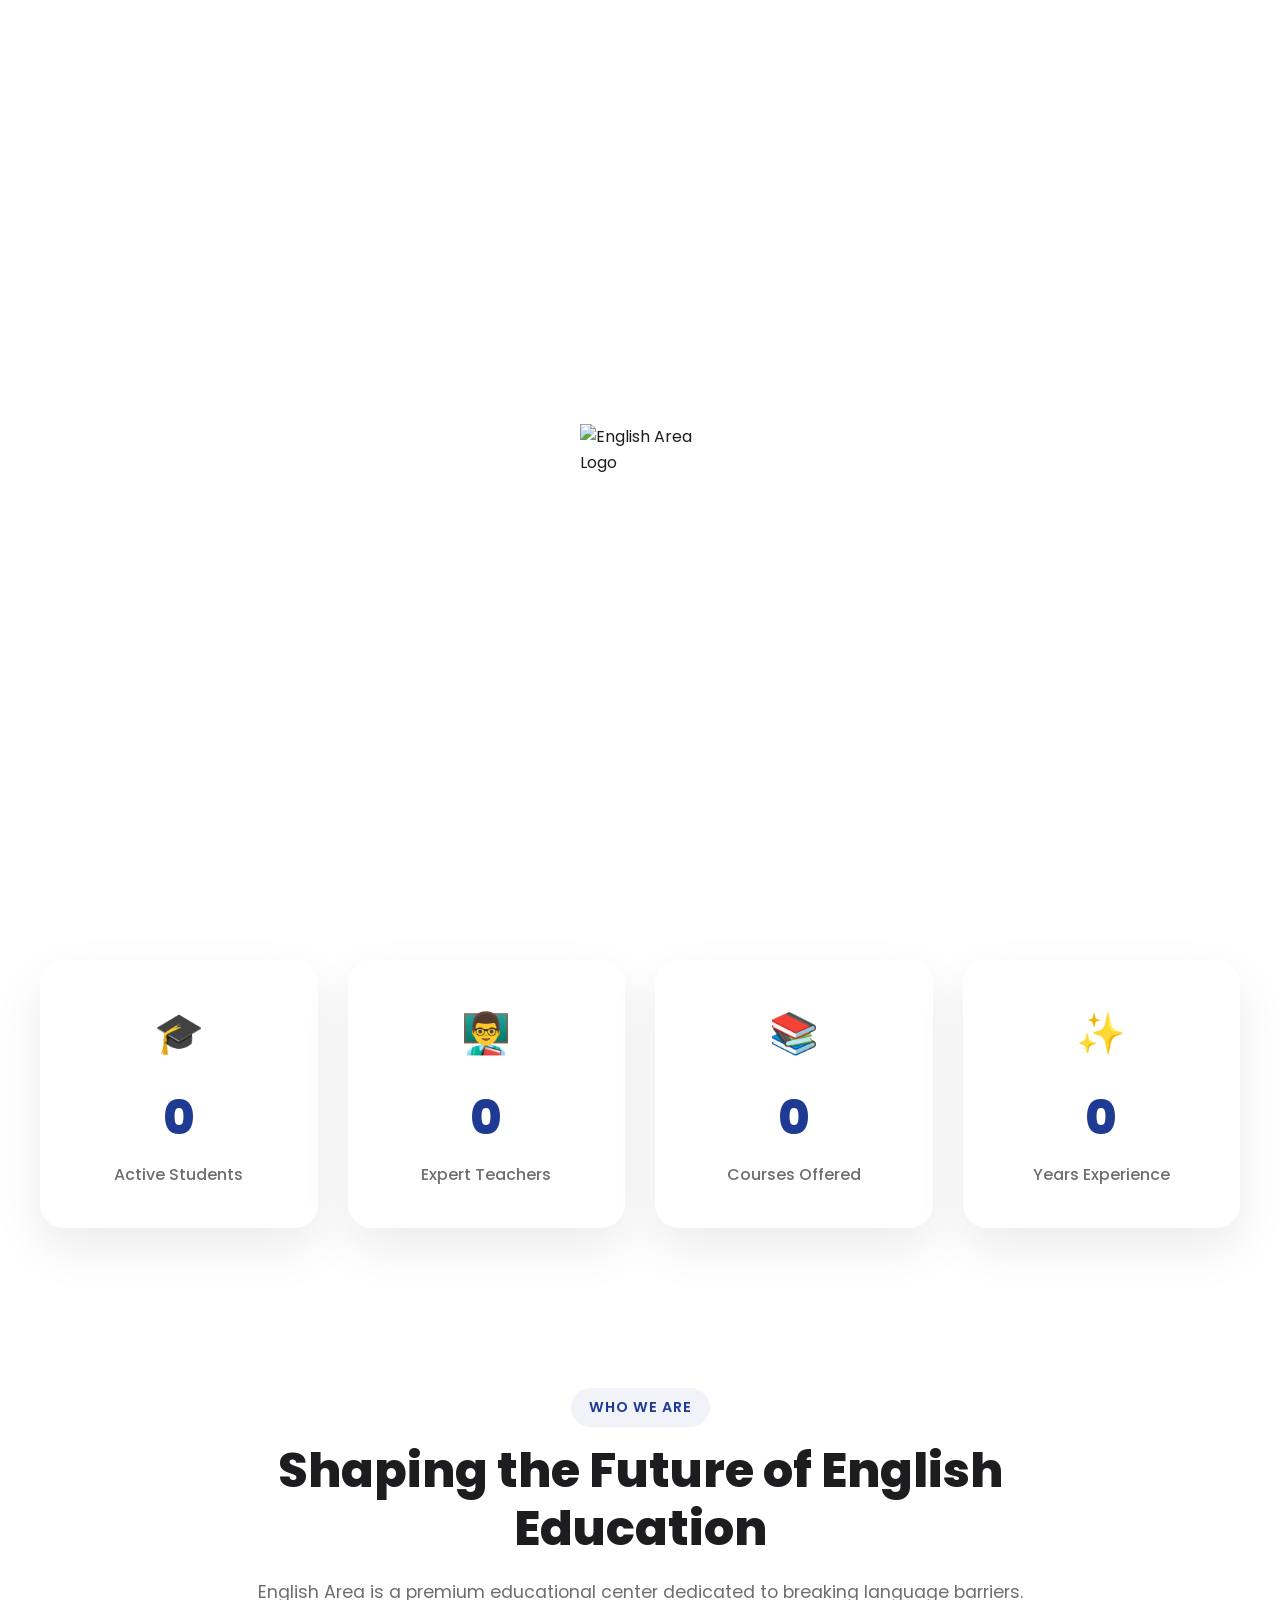
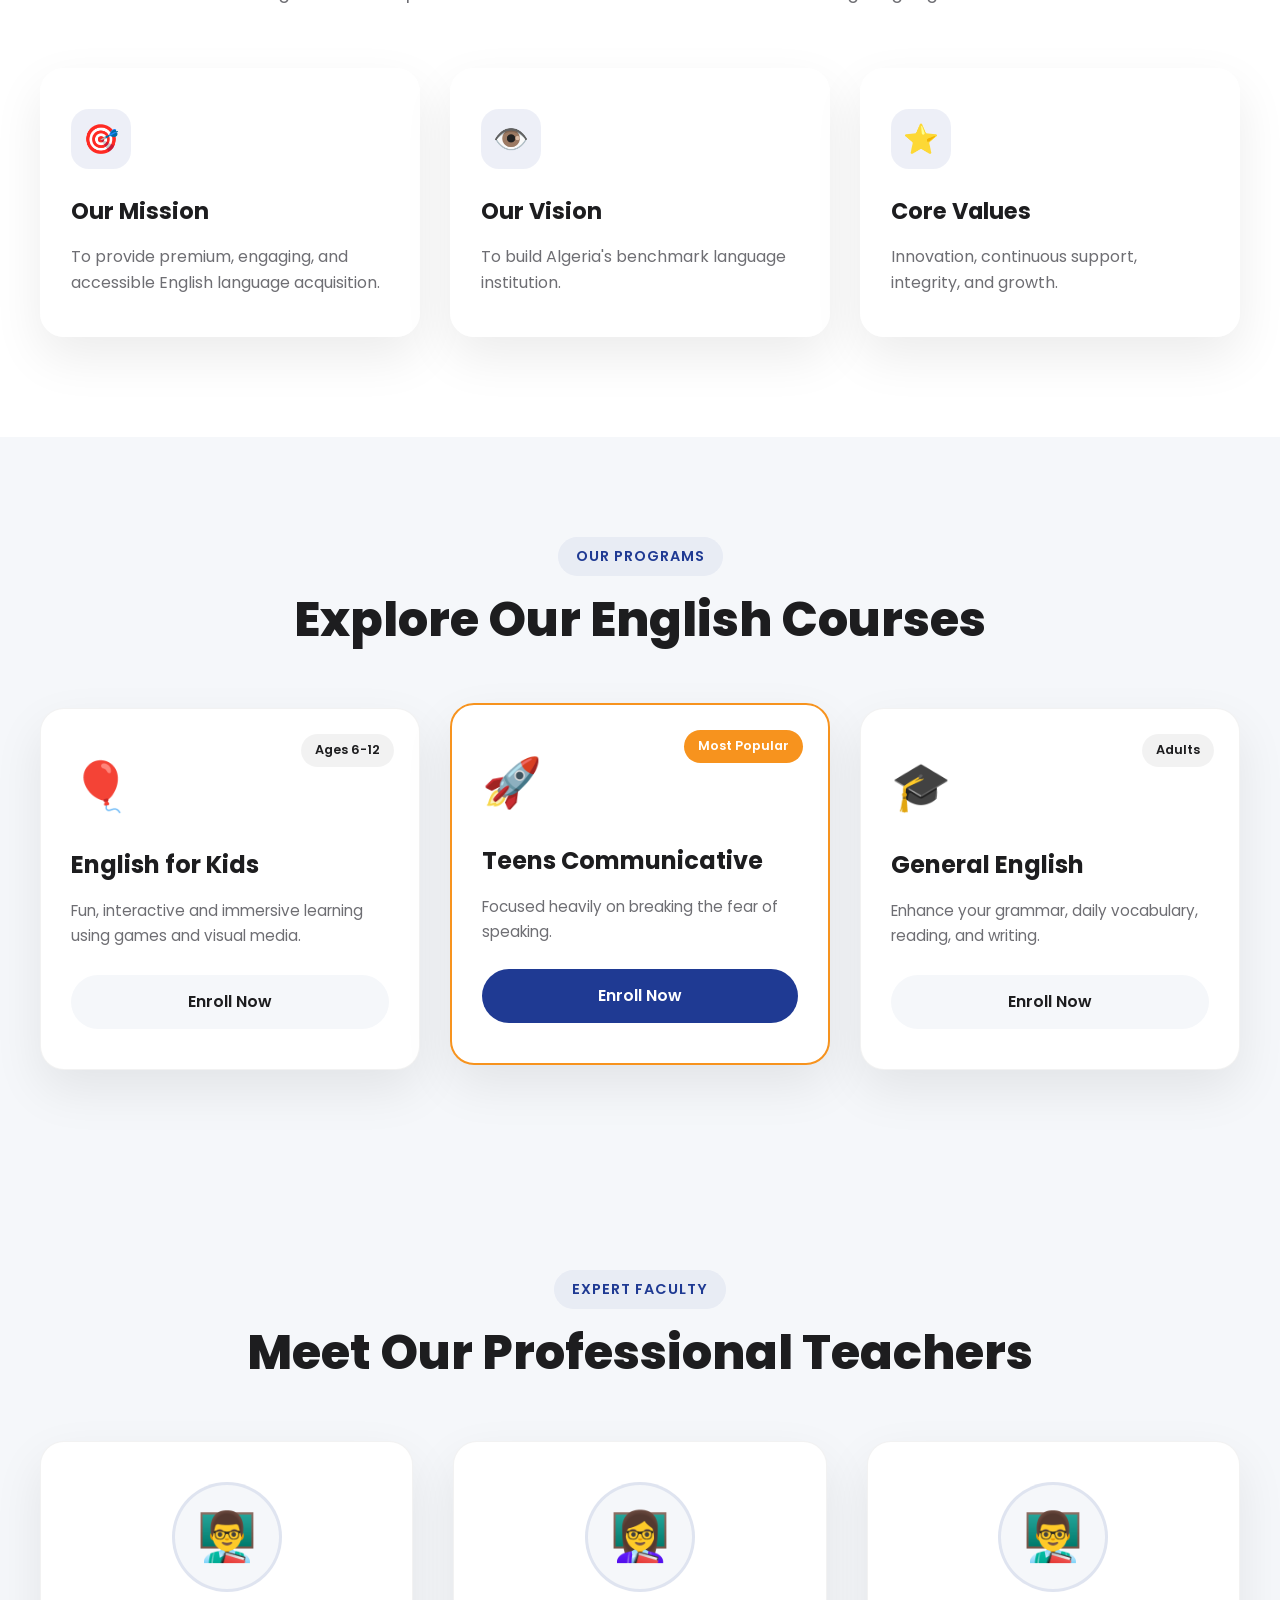
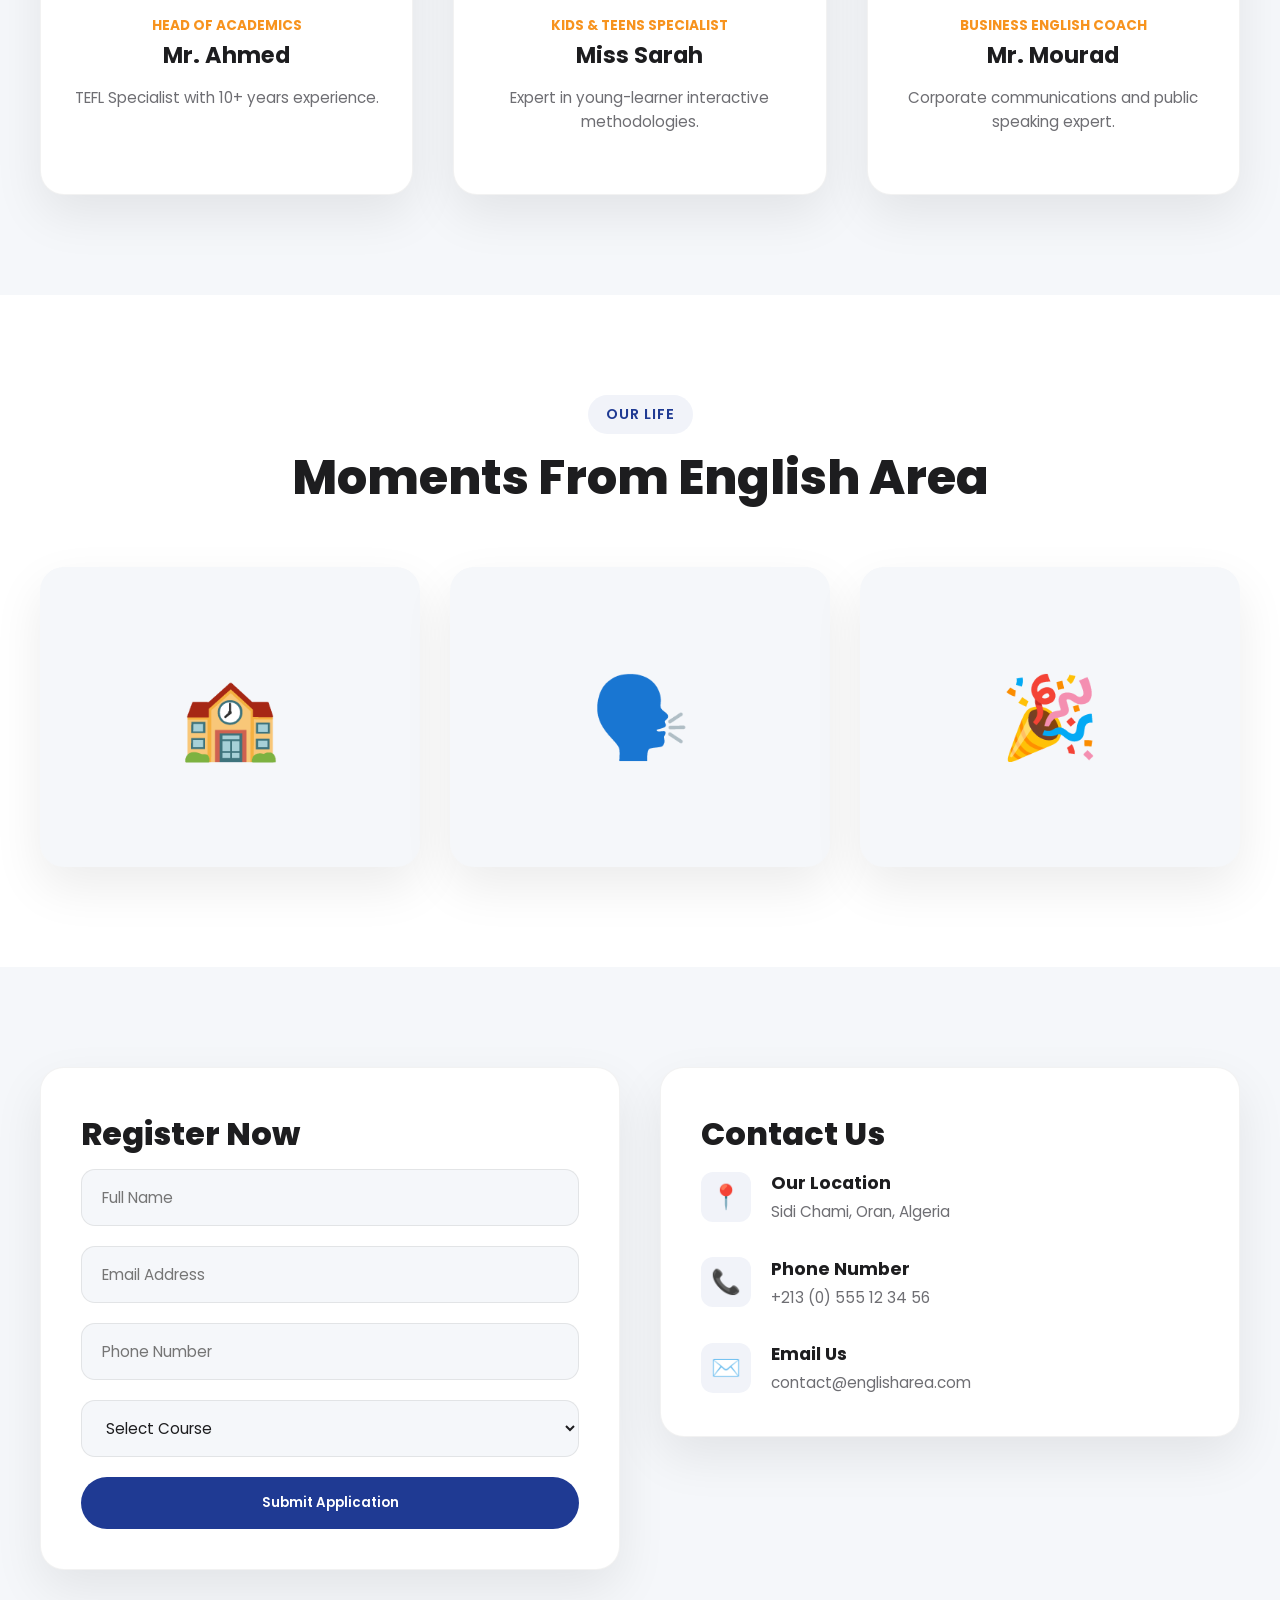
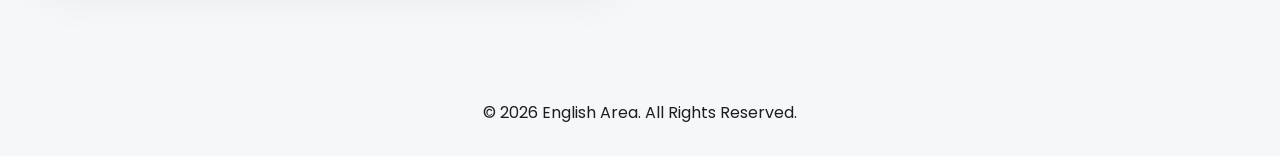
==== docs/index - Copie.html @ 169c9576 "Add files via upload" ====
<!DOCTYPE html>
<html lang="en" dir="ltr">

<head>
    <meta charset="UTF-8">
    <meta name="viewport" content="width=device-width, initial-scale=1.0">
    <title>English Area | Journey to Success</title>
    <meta name="description" content="English Area - Journey to Success. A premium English learning school offering courses for kids, teenagers and adults.">
    <meta name="keywords" content="English Area, English School, English Courses, Algeria English Learning">
    <meta name="author" content="English Area">

    <meta property="og:title" content="English Area | Journey to Success">
    <meta property="og:description" content="Your journey to success starts here. Learn English with professional teachers.">
    <meta property="og:type" content="website">

    <link rel="preconnect" href="https://fonts.googleapis.com">
    <link rel="preconnect" href="https://fonts.gstatic.com" crossorigin>
    <link href="https://fonts.googleapis.com/css2?family=Poppins:wght@300;400;500;600;700;800&display=swap" rel="stylesheet">

    <meta name="theme-color" content="#1F3A93">
    <link rel="icon" type="image/png" href="assets/favicon-32x32.png">
    <link rel="stylesheet" href="style.css">
</head>

<body>

    <div class="loader">
        <img src="assets/logo.png" alt="English Area Logo">
    </div>

    <header class="header">
        <nav class="navbar">
            <a href="#" class="logo">
                <img src="assets/logo.png" alt="English Area Logo">
            </a>

            <ul class="nav-links">
                <li><a href="#home">Home</a></li>
                <li><a href="#about">About</a></li>
                <li><a href="#courses">Courses</a></li>
                <li><a href="#teachers">Teachers</a></li>
                <li><a href="#gallery">Gallery</a></li>
                <li><a href="#contact">Contact</a></li>
            </ul>

            <div class="nav-actions">
                <button id="languageBtn">AR</button>
                <button id="darkModeBtn">🌙</button>
                <button class="menu-btn">☰</button>
            </div>
        </nav>
    </header>

    <main>
        <section id="home" class="hero">
            <div class="hero-background">
                <div class="circle circle-1"></div>
                <div class="circle circle-2"></div>
                <div class="circle circle-3"></div>
            </div>

            <div class="hero-content">
                <img src="assets/logo.png" alt="English Area Logo" class="hero-logo">
                <span class="hero-tag">Welcome to English Area</span>
                <h1 class="hero-title">Journey to Success</h1>
                <p class="hero-subtitle">رحلتك نحو النجاح تبدأ هنا</p>
                <p class="hero-description">
                    Learn English with confidence through modern teaching methods, qualified teachers,
                    interactive classrooms, and a friendly learning environment.
                </p>
                <div class="hero-buttons">
                    <a href="#registration" class="btn btn-primary">Register Now</a>
                    <a href="#courses" class="btn btn-secondary">Explore Courses</a>
                </div>
            </div>

            <div class="scroll-indicator">
                <span></span>
            </div>
        </section>

        <section id="stats" class="stats-section">
            <div class="stats-container">
                <div class="stat-card">
                    <div class="stat-icon">🎓</div>
                    <h2 class="stat-number" data-target="1500">0</h2>
                    <p class="stat-label" data-en="Active Students" data-ar="طالب نشط">Active Students</p>
                </div>
                <div class="stat-card">
                    <div class="stat-icon">👨‍🏫</div>
                    <h2 class="stat-number" data-target="25">0</h2>
                    <p class="stat-label" data-en="Expert Teachers" data-ar="أستاذ خبير">Expert Teachers</p>
                </div>
                <div class="stat-card">
                    <div class="stat-icon">📚</div>
                    <h2 class="stat-number" data-target="12">0</h2>
                    <p class="stat-label" data-en="Courses Offered" data-ar="الدورات المتاحة">Courses Offered</p>
                </div>
                <div class="stat-card">
                    <div class="stat-icon">✨</div>
                    <h2 class="stat-number" data-target="8">0</h2>
                    <p class="stat-label" data-en="Years Experience" data-ar="سنوات الخبرة">Years Experience</p>
                </div>
            </div>
        </section>

        <section id="about" class="about-section">
            <div class="about-container">
                <div class="about-header">
                    <span class="about-subtitle" data-en="Who We Are" data-ar="من نحن">Who We Are</span>
                    <h2 class="about-title" data-en="Shaping the Future of English Education" data-ar="نشكّل مستقبل تعليم اللغة الإنجليزية">Shaping the Future of English Education</h2>
                    <p class="about-description" data-en="English Area is a premium educational center dedicated to breaking language barriers. We empower children, teenagers, and professionals with interactive, modern communicative tools for global success." data-ar="إنجلش إريا هو مركز تعليمي متميز مخصص لكسر الحواجز اللغوية. نحن نمكّن الأطفال والمراهقين والمحترفين بأدوات اتصال حديثة وتفاعلية لتحقيق النجاح العالمي.">
                        English Area is a premium educational center dedicated to breaking language barriers.
                    </p>
                </div>

                <div class="about-grid">
                    <div class="about-card">
                        <div class="card-icon-wrapper"><span class="card-icon">🎯</span></div>
                        <h3 class="card-title" data-en="Our Mission" data-ar="رسالتنا">Our Mission</h3>
                        <p class="card-text" data-en="To provide premium, engaging, and accessible English language acquisition through immersive learning frameworks that foster true confidence." data-ar="تقديم تعليم لغة إنجليزية متميز وجذاب ومتاح للجميع.">
                            To provide premium, engaging, and accessible English language acquisition.
                        </p>
                    </div>
                    <div class="about-card">
                        <div class="card-icon-wrapper"><span class="card-icon">👁️</span></div>
                        <h3 class="card-title" data-en="Our Vision" data-ar="رؤيتنا">Our Vision</h3>
                        <p class="card-text" data-en="To build Algeria's benchmark language institution where language study becomes an inspiring journey of personal and career growth." data-ar="بناء المؤسسة اللغوية المرجعية في الجزائر.">
                            To build Algeria's benchmark language institution.
                        </p>
                    </div>
                    <div class="about-card">
                        <div class="card-icon-wrapper"><span class="card-icon">⭐</span></div>
                        <h3 class="card-title" data-en="Core Values" data-ar="قيمنا الأساسية">Core Values</h3>
                        <p class="card-text" data-en="Innovation, continuous support, integrity, and student-centered growth guide every lesson." data-ar="الابتكار، الدعم المستمر، النزاهة، والنمو.">
                            Innovation, continuous support, integrity, and growth.
                        </p>
                    </div>
                </div>
            </div>
        </section>

        <section id="courses" class="courses-section">
            <div class="courses-container">
                <div class="courses-header">
                    <span class="courses-subtitle" data-en="Our Programs" data-ar="برامجنا التعليمية">Our Programs</span>
                    <h2 class="courses-title" data-en="Explore Our English Courses" data-ar="اكتشف دورات اللغة الإنجليزية لدينا">Explore Our English Courses</h2>
                </div>

                <div class="courses-grid">
                    <div class="course-card">
                        <div class="course-badge" data-en="Ages 6-12" data-ar="من 6 إلى 12 سنة">Ages 6-12</div>
                        <div class="course-icon">🎈</div>
                        <h3 class="course-name" data-en="English for Kids" data-ar="الإنجليزية للأطفال">English for Kids</h3>
                        <p class="course-text" data-en="Fun, interactive and immersive learning using games and visual media." data-ar="تعليم ممتع وتفاعلي وغامر باستخدام الألعاب.">
                            Fun, interactive and immersive learning using games and visual media.
                        </p>
                        <a href="#registration" class="btn-course-join">Enroll Now</a>
                    </div>
                    <div class="course-card popular">
                        <div class="course-badge" data-en="Most Popular" data-ar="الأكثر طلبًا">Most Popular</div>
                        <div class="course-icon">🚀</div>
                        <h3 class="course-name" data-en="Teens Communicative" data-ar="التواصل للمراهقين">Teens Communicative</h3>
                        <p class="course-text" data-en="Focused heavily on breaking the fear of speaking." data-ar="يركز بشكل كبير على كسر حاجز الخوف من التحدث.">
                            Focused heavily on breaking the fear of speaking.
                        </p>
                        <a href="#registration" class="btn-course-join">Enroll Now</a>
                    </div>
                    <div class="course-card">
                        <div class="course-badge" data-en="Adults" data-ar="الكبار">Adults</div>
                        <div class="course-icon">🎓</div>
                        <h3 class="course-name" data-en="General English" data-ar="اللغة الإنجليزية العامة">General English</h3>
                        <p class="course-text" data-en="Enhance your grammar, daily vocabulary, reading, and writing." data-ar="عزز قواعدك ومفرداتك اليومية.">
                            Enhance your grammar, daily vocabulary, reading, and writing.
                        </p>
                        <a href="#registration" class="btn-course-join">Enroll Now</a>
                    </div>
                </div>
            </div>
        </section>

        <section id="teachers" class="teachers-section">
            <div class="teachers-container">
                <div class="teachers-header">
                    <span class="teachers-subtitle" data-en="Expert Faculty" data-ar="طاقم أساتذتنا">Expert Faculty</span>
                    <h2 class="teachers-title" data-en="Meet Our Professional Teachers" data-ar="التق بأساتذتنا المحترفين">Meet Our Professional Teachers</h2>
                </div>
                <div class="teachers-grid">
                    <div class="teacher-card">
                        <div class="teacher-image-wrapper"><div class="teacher-avatar-placeholder">👨‍🏫</div></div>
                        <div class="teacher-info">
                            <span class="teacher-role" data-en="Head of Academics" data-ar="رئيس قسم الأكاديميا">Head of Academics</span>
                            <h3 class="teacher-name">Mr. Ahmed</h3>
                            <p class="teacher-bio">TEFL Specialist with 10+ years experience.</p>
                        </div>
                    </div>
                    <div class="teacher-card">
                        <div class="teacher-image-wrapper"><div class="teacher-avatar-placeholder">👩‍🏫</div></div>
                        <div class="teacher-info">
                            <span class="teacher-role" data-en="Kids & Teens Specialist" data-ar="أخصائية الأطفال والمراهقين">Kids & Teens Specialist</span>
                            <h3 class="teacher-name">Miss Sarah</h3>
                            <p class="teacher-bio">Expert in young-learner interactive methodologies.</p>
                        </div>
                    </div>
                    <div class="teacher-card">
                        <div class="teacher-image-wrapper"><div class="teacher-avatar-placeholder">👨‍🏫</div></div>
                        <div class="teacher-info">
                            <span class="teacher-role" data-en="Business English Coach" data-ar="مدرب الإنجليزية للأعمال">Business English Coach</span>
                            <h3 class="teacher-name">Mr. Mourad</h3>
                            <p class="teacher-bio">Corporate communications and public speaking expert.</p>
                        </div>
                    </div>
                </div>
            </div>
        </section>

        <section id="gallery" class="gallery-section">
            <div class="gallery-container">
                <div class="gallery-header">
                    <span class="gallery-subtitle" data-en="Our Life" data-ar="حياتنا المدرسية">Our Life</span>
                    <h2 class="gallery-title" data-en="Moments From English Area" data-ar="لحظات من إنجلش إريا">Moments From English Area</h2>
                </div>
                <div class="gallery-grid">
                    <div class="gallery-card">
                        <div class="gallery-image-wrapper"><div class="gallery-placeholder-img">🏫</div></div>
                        <div class="gallery-overlay">
                            <h3 class="gallery-card-title">Modern Classrooms</h3>
                        </div>
                    </div>
                    <div class="gallery-card">
                        <div class="gallery-image-wrapper"><div class="gallery-placeholder-img">🗣️</div></div>
                        <div class="gallery-overlay">
                            <h3 class="gallery-card-title">Interactive Sessions</h3>
                        </div>
                    </div>
                    <div class="gallery-card">
                        <div class="gallery-image-wrapper"><div class="gallery-placeholder-img">🎉</div></div>
                        <div class="gallery-overlay">
                            <h3 class="gallery-card-title">Student Events</h3>
                        </div>
                    </div>
                </div>
            </div>
        </section>

        <section id="contact" class="contact-section">
            <div class="contact-container">
                <div id="registration" class="form-card">
                    <h2 class="form-title" data-en="Register Now" data-ar="سجل الآن">Register Now</h2>
                    <form class="interactive-form">
                        <input type="hidden" name="formType" value="Student Registration">
                        <div class="form-group">
                            <input type="text" name="fullName" placeholder="Full Name" required data-placeholder-en="Full Name" data-placeholder-ar="الاسم الكامل">
                        </div>
                        <div class="form-group">
                            <input type="email" name="email" placeholder="Email Address" required data-placeholder-en="Email Address" data-placeholder-ar="البريد الإلكتروني">
                        </div>
                        <div class="form-group">
                            <input type="tel" name="phone" placeholder="Phone Number" required data-placeholder-en="Phone Number" data-placeholder-ar="رقم الهاتف">
                        </div>
                        <div class="form-group">
                            <select name="selectedCourse" required>
                                <option value="" disabled selected data-en="Select Course" data-ar="اختر الدورة">Select Course</option>
                                <option value="Kids English">English for Kids</option>
                                <option value="Teens Communicative">Teens Communicative</option>
                                <option value="General Adults">General English for Adults</option>
                            </select>
                        </div>
                        <button type="submit" class="btn btn-primary btn-submit">Submit Application</button>
                    </form>
                </div>

                <div class="contact-info-card">
                    <h2 class="form-title" data-en="Contact Us" data-ar="اتصل بنا">Contact Us</h2>
                    <div class="info-list">
                        <div class="info-item">
                            <div class="info-icon">📍</div>
                            <div class="info-text">
                                <h4>Our Location</h4>
                                <p>Sidi Chami, Oran, Algeria</p>
                            </div>
                        </div>
                        <div class="info-item">
                            <div class="info-icon">📞</div>
                            <div class="info-text">
                                <h4>Phone Number</h4>
                                <p dir="ltr">+213 (0) 555 12 34 56</p>
                            </div>
                        </div>
                        <div class="info-item">
                            <div class="info-icon">✉️</div>
                            <div class="info-text">
                                <h4>Email Us</h4>
                                <p>contact@englisharea.com</p>
                            </div>
                        </div>
                    </div>
                </div>
            </div>
        </section>
    </main>

    <!-- PLACEMENT TEST MODAL -->
    <div id="testModal" class="test-modal">
        <div class="test-modal-content">
            <button class="close-test" id="closeTestBtn">&times;</button>
            
            <div id="testIntro" class="test-screen active">
                <span class="about-subtitle">Assessment</span>
                <h2 class="form-title">English Level Placement Test</h2>
                <p class="form-subtitle-text">Answer 40 mixed questions to determine your exact English level (A1 to B2).</p>
                <button class="btn btn-primary" id="startTestBtn">Start Test Now</button>
            </div>

            <div id="testContainer" class="test-screen">
                <div class="test-header-bar">
                    <span id="questionProgress">Question 1 / 40</span>
                    <div class="progress-bar-container"><div id="progressBar" class="progress-bar"></div></div>
                </div>
                <h3 id="questionText" class="question-text"></h3>
                <div id="optionsContainer" class="options-container"></div>
                <div class="test-actions">
                    <button id="nextQuestionBtn" class="btn btn-primary" disabled>Next Question</button>
                </div>
            </div>

            <div id="testResult" class="test-screen">
                <div class="result-icon">🏆</div>
                <h2 class="form-title">Test Completed!</h2>
                <p id="scoreSummary" class="score-summary"></p>
                <div id="levelBadge" class="level-badge"></div>
                <p id="levelDescription" class="level-description"></p>
                <button class="btn btn-primary" id="retakeTestBtn">Retake Test</button>
            </div>
        </div>
    </div>

    <footer>
        <p>© 2026 English Area. All Rights Reserved.</p>
    </footer>

    <script src="script.js"></script>
</body>
</html>
---- docs/style.css ----
/* =====================================
   ENGLISH AREA
   Premium School Website
   Phase 1.2 - Main Design System
===================================== */


/* =========================
   ROOT VARIABLES
========================= */

:root {

    --primary-color: #1F3A93;
    --secondary-color: #F7931E;

    --white: #FFFFFF;
    --light-gray: #F5F7FA;

    --text-color: #1d1d1f;
    --gray-text: #6e6e73;

    --background: #FFFFFF;

    --card-background: rgba(255,255,255,0.7);

    --border-radius: 24px;

    --shadow:
        0 20px 50px rgba(0,0,0,0.08);

    --transition:
        all 0.3s ease;

}



/* =========================
   DARK MODE VARIABLES
========================= */

body.dark {

    --background: #0f172a;

    --text-color: #ffffff;

    --gray-text: #cbd5e1;

    --card-background:
        rgba(30,41,59,0.7);

}



/* =========================
   RESET
========================= */

* {

    margin:0;
    padding:0;

    box-sizing:border-box;

}



html {

    scroll-behavior:smooth;

}



body {

    font-family:
    'Poppins',
    sans-serif;

    background:
    var(--background);

    color:
    var(--text-color);

    line-height:1.6;

    transition:
    var(--transition);

}




img {

    max-width:100%;

    display:block;

}



a {

    text-decoration:none;

    color:inherit;

}



button {

    border:none;

    cursor:pointer;

    font-family:inherit;

}



/* =========================
   HEADER
========================= */


.header {

    position:fixed;

    top:0;

    left:0;

    width:100%;

    z-index:1000;

    backdrop-filter:
    blur(20px);

    background:
    rgba(255,255,255,0.75);

    border-bottom:
    1px solid rgba(0,0,0,0.05);

}



body.dark .header {

    background:
    rgba(15,23,42,0.75);

}




.navbar {


    max-width:1200px;

    margin:auto;

    padding:
    20px 30px;

    display:flex;

    align-items:center;

    justify-content:space-between;


}



.logo img {

    width:80px;

}




.nav-links {


    display:flex;

    gap:35px;

    list-style:none;


}



.nav-links a {


    font-weight:500;

    transition:
    var(--transition);


}



.nav-links a:hover {


    color:
    var(--secondary-color);


}




.nav-actions {


    display:flex;

    gap:12px;


}



.nav-actions button {


    width:42px;

    height:42px;

    border-radius:50%;

    background:
    var(--light-gray);

    transition:
    var(--transition);


}



.nav-actions button:hover {


    transform:
    translateY(-3px);


}





.menu-btn {

    display:none;

}



/* =========================
   HOME SECTION
========================= */


#home {


    min-height:100vh;

    display:flex;

    flex-direction:column;

    justify-content:center;

    align-items:center;

    text-align:center;

    padding:120px 20px 40px;


    background:

    radial-gradient(
    circle at top,
    rgba(247,147,30,0.15),
    transparent 40%
    );


}




#home h1 {


    font-size:

    clamp(3rem,6vw,5rem);


    font-weight:800;


    background:

    linear-gradient(
    90deg,
    var(--primary-color),
    var(--secondary-color)
    );


    -webkit-background-clip:text;

    color:transparent;


}



#home p {


    margin-top:20px;

    font-size:1.5rem;

    color:
    var(--gray-text);


}



/* =========================
   FOOTER
========================= */


footer {


    padding:

    30px;

    text-align:center;

    background:

    var(--light-gray);

}



/* =========================
   RESPONSIVE
========================= */


@media(max-width:900px){


    .nav-links {


        display:none;


    }



    .menu-btn {


        display:block;


    }


}
/* =========================
   LOADING SCREEN
========================= */


.loader {

    position: fixed;

    top: 0;
    left: 0;

    width: 100%;
    height: 100vh;

    display: flex;

    justify-content: center;

    align-items: center;

    background: var(--background);

    z-index: 9999;

    transition:
    opacity 0.5s ease,
    visibility 0.5s ease;

}



.loader img {

    width: 120px;

    animation: pulse 1.5s infinite;

}




.loader.hide {

    opacity: 0;

    visibility: hidden;

}




@keyframes pulse {


    0% {

        transform: scale(1);

    }


    50% {

        transform: scale(1.1);

    }


    100% {

        transform: scale(1);

    }


}
/* =====================================
   HERO SECTION
===================================== */

.hero{
    position:relative;
    min-height:100vh;
    display:flex;
    justify-content:center;
    align-items:center;
    text-align:center;
    overflow:hidden;
    padding:120px 20px;
}

.hero-content{
    position:relative;
    z-index:2;
    max-width:900px;
    margin:auto;
}

.hero-logo{
    width:160px;
    margin:0 auto 30px;
    display:block;
}

.hero-tag{
    display:inline-block;
    padding:10px 22px;
    border-radius:999px;
    background:rgba(31,58,147,.08);
    color:var(--primary-color);
    font-weight:600;
    margin-bottom:25px;
}

.hero-title{
    font-size:clamp(3rem,7vw,5.5rem);
    font-weight:800;
    line-height:1.1;
    margin-bottom:20px;
}

.hero-subtitle{
    font-size:1.5rem;
    color:var(--secondary-color);
    margin-bottom:20px;
}

.hero-description{
    max-width:650px;
    margin:0 auto 40px;
    color:var(--gray-text);
    font-size:1.1rem;
}

.hero-buttons{
    display:flex;
    justify-content:center;
    gap:20px;
    flex-wrap:wrap;
}

.btn{
    display:inline-block;
    padding:16px 34px;
    border-radius:999px;
    font-weight:600;
    transition:.3s;
}

.btn-primary{
    background:var(--primary-color);
    color:white;
}
.btn-primary:hover{

    transform:
    translateY(-4px)
    scale(1.05);

    box-shadow:
    0 15px 35px rgba(31,58,147,.3);

}

.btn-secondary{
    background:var(--light-gray);
    color:var(--text-color);
}

.btn-secondary:hover{

    transform:
    translateY(-4px)
    scale(1.05);

}

.hero-background{
    position:absolute;
    inset:0;
    overflow:hidden;
}

.circle{
    position:absolute;
    border-radius:50%;
    filter:blur(60px);
    opacity:.35;
}

.circle-1{
    width:350px;
    height:350px;
    background:#1F3A93;
    top:-80px;
    left:-100px;
}

.circle-2{
    width:280px;
    height:280px;
    background:#F7931E;
    right:-60px;
    top:150px;
}

.circle-3{
    width:250px;
    height:250px;
    background:#1F3A93;
    bottom:-80px;
    left:40%;
}

.scroll-indicator{
    position:absolute;
    bottom:40px;
    left:50%;
    transform:translateX(-50%);
}

.scroll-indicator span{
    width:30px;
    height:50px;
    border:2px solid var(--text-color);
    border-radius:20px;
    display:block;
}
/* =====================================
   HERO ANIMATIONS
===================================== */

.circle{
    animation: float 8s ease-in-out infinite;
}

.circle-2{
    animation-delay:2s;
}

.circle-3{
    animation-delay:4s;
}

@keyframes float{

    0%{
        transform:translateY(0px);
    }

    50%{
        transform:translateY(-30px);
    }

    100%{
        transform:translateY(0px);
    }

}

.hero-logo{

    animation:
    logoFloat 4s ease-in-out infinite;

}

@keyframes logoFloat{

    0%{
        transform:translateY(0px);
    }

    50%{
        transform:translateY(-10px);
    }

    100%{
        transform:translateY(0px);
    }

}

.hero-content{

    animation:
    fadeUp 1.2s ease;

}

@keyframes fadeUp{

    from{

        opacity:0;

        transform:
        translateY(50px);

    }

    to{

        opacity:1;

        transform:
        translateY(0);

    }

}

.scroll-indicator span{

    animation:
    scrollMouse 2s infinite;

}

@keyframes scrollMouse{

    0%{
        transform:translateY(0);
        opacity:1;
    }

    50%{
        transform:translateY(10px);
        opacity:.5;
    }

    100%{
        transform:translateY(0);
        opacity:1;
    }

}

/* =====================================
   STATISTICS SECTION (Phase 2.3)
===================================== */

.stats-section {
    padding: 60px 20px;
    background: var(--background);
    position: relative;
    z-index: 5;
    transition: var(--transition);
}

.stats-container {
    max-width: 1200px;
    margin: 0 auto;
    display: grid;
    grid-template-columns: repeat(auto-fit, minmax(220px, 1fr));
    gap: 30px;
}

.stat-card {
    background: var(--card-background);
    border: 1px solid rgba(255, 255, 255, 0.1);
    backdrop-filter: blur(10px);
    -webkit-backdrop-filter: blur(10px);
    padding: 40px 30px;
    border-radius: var(--border-radius);
    text-align: center;
    box-shadow: var(--shadow);
    transition: var(--transition);
}

.stat-card:hover {
    transform: translateY(-10px);
    border-color: var(--secondary-color);
}

.stat-icon {
    font-size: 2.5rem;
    margin-bottom: 15px;
}

.stat-number {
    font-size: 3rem;
    font-weight: 800;
    color: var(--primary-color);
    margin-bottom: 5px;
    font-family: 'Poppins', sans-serif;
}

body.dark .stat-number {
    color: var(--secondary-color);
}

.stat-label {
    font-size: 1rem;
    font-weight: 500;
    color: var(--gray-text);
}


/* =====================================
   ABOUT PREVIEW SECTION (Phase 2.4)
===================================== */

.about-section {
    padding: 100px 20px;
    background: var(--background);
    position: relative;
    z-index: 5;
    transition: var(--transition);
}

.about-container {
    max-width: 1200px;
    margin: 0 auto;
}

.about-header {
    text-align: center;
    max-width: 800px;
    margin: 0 auto 60px;
}

.about-subtitle {
    display: inline-block;
    padding: 8px 18px;
    border-radius: 999px;
    background: rgba(31, 58, 147, 0.06);
    color: var(--primary-color);
    font-weight: 600;
    font-size: 0.9rem;
    text-transform: uppercase;
    letter-spacing: 1px;
    margin-bottom: 15px;
}

body.dark .about-subtitle {
    background: rgba(247, 147, 30, 0.15);
    color: var(--secondary-color);
}

.about-title {
    font-size: clamp(2rem, 4vw, 3rem);
    font-weight: 800;
    line-height: 1.2;
    color: var(--text-color);
    margin-bottom: 20px;
}

.about-description {
    font-size: 1.1rem;
    color: var(--gray-text);
    line-height: 1.7;
}

.about-grid {
    display: grid;
    grid-template-columns: repeat(auto-fit, minmax(300px, 1fr));
    gap: 30px;
}

.about-card {
    background: var(--card-background);
    border: 1px solid rgba(255, 255, 255, 0.08);
    backdrop-filter: blur(15px);
    -webkit-backdrop-filter: blur(15px);
    padding: 40px 30px;
    border-radius: var(--border-radius);
    box-shadow: var(--shadow);
    transition: var(--transition);
    position: relative;
    overflow: hidden;
}

.about-card:hover {
    transform: translateY(-8px);
    border-color: var(--primary-color);
}

body.dark .about-card:hover {
    border-color: var(--secondary-color);
}

.card-icon-wrapper {
    width: 60px;
    height: 60px;
    border-radius: 18px;
    background: rgba(31, 58, 147, 0.08);
    display: flex;
    align-items: center;
    justify-content: center;
    margin-bottom: 25px;
    transition: var(--transition);
}

body.dark .card-icon-wrapper {
    background: rgba(247, 147, 30, 0.12);
}

.about-card:hover .card-icon-wrapper {
    transform: scale(1.1) rotate(5deg);
}

.card-icon {
    font-size: 1.8rem;
}

.card-title {
    font-size: 1.4rem;
    font-weight: 700;
    color: var(--text-color);
    margin-bottom: 15px;
}

.card-text {
    font-size: 1rem;
    color: var(--gray-text);
    line-height: 1.6;
}

/* RTL Support via HTML attributes */
html[dir="rtl"] .about-title,
html[dir="rtl"] .card-title,
html[dir="rtl"] .stat-label {
    font-family: sans-serif;
}
/* =====================================
   COURSES SECTION (Phase 2.5)
===================================== */

.courses-section {
    padding: 100px 20px;
    background: var(--light-gray);
    position: relative;
    z-index: 5;
    transition: var(--transition);
}

body.dark .courses-section {
    background: #0b111e;
}

.courses-container {
    max-width: 1200px;
    margin: 0 auto;
}

.courses-header {
    text-align: center;
    max-width: 800px;
    margin: 0 auto 60px;
}

.courses-subtitle {
    display: inline-block;
    padding: 8px 18px;
    border-radius: 999px;
    background: rgba(31, 58, 147, 0.06);
    color: var(--primary-color);
    font-weight: 600;
    font-size: 0.9rem;
    text-transform: uppercase;
    letter-spacing: 1px;
    margin-bottom: 15px;
}

body.dark .courses-subtitle {
    background: rgba(247, 147, 30, 0.15);
    color: var(--secondary-color);
}

.courses-title {
    font-size: clamp(2rem, 4vw, 3rem);
    font-weight: 800;
    line-height: 1.2;
    color: var(--text-color);
    margin-bottom: 20px;
}

.courses-description {
    font-size: 1.1rem;
    color: var(--gray-text);
    line-height: 1.7;
}

.courses-grid {
    display: grid;
    grid-template-columns: repeat(auto-fit, minmax(320px, 1fr));
    gap: 30px;
    align-items: stretch;
}

.course-card {
    background: var(--background);
    border: 1px solid rgba(0, 0, 0, 0.05);
    padding: 40px 30px;
    border-radius: var(--border-radius);
    box-shadow: var(--shadow);
    transition: var(--transition);
    position: relative;
    display: flex;
    flex-direction: column;
}

body.dark .course-card {
    background: var(--card-background);
    border-color: rgba(255, 255, 255, 0.05);
}

.course-card.popular {
    border: 2px solid var(--secondary-color);
    transform: translateY(-5px);
}

.course-card:hover {
    transform: translateY(-10px);
    box-shadow: 0 30px 60px rgba(0,0,0,0.12);
}

.course-badge {
    position: absolute;
    top: 25px;
    right: 25px;
    padding: 6px 14px;
    border-radius: 999px;
    font-size: 0.8rem;
    font-weight: 600;
    background: rgba(0, 0, 0, 0.05);
    color: var(--text-color);
}

html[dir="rtl"] .course-badge {
    right: auto;
    left: 25px;
}

.course-card.popular .course-badge {
    background: var(--secondary-color);
    color: var(--white);
}

.course-icon {
    font-size: 3rem;
    margin-bottom: 20px;
}

.course-name {
    font-size: 1.5rem;
    font-weight: 700;
    color: var(--text-color);
    margin-bottom: 15px;
}

.course-text {
    font-size: 0.95rem;
    color: var(--gray-text);
    line-height: 1.6;
    margin-bottom: 25px;
    flex-grow: 1;
}

.course-meta {
    border-top: 1px solid rgba(0,0,0,0.06);
    padding-top: 20px;
    margin-bottom: 25px;
    display: flex;
    justify-content: space-between;
    align-items: center;
    font-size: 0.85rem;
    font-weight: 600;
}

body.dark .course-meta {
    border-color: rgba(255,255,255,0.08);
}

.course-level {
    color: var(--primary-color);
}

body.dark .course-level {
    color: var(--secondary-color);
}

.course-price {
    color: var(--gray-text);
}

.btn-course-join {
    display: block;
    text-align: center;
    padding: 14px 24px;
    border-radius: 999px;
    font-weight: 600;
    background: var(--light-gray);
    color: var(--text-color);
    transition: var(--transition);
}

body.dark .btn-course-join {
    background: rgba(255,255,255,0.05);
}

.course-card:hover .btn-course-join {
    background: var(--primary-color);
    color: var(--white);
}

.course-card.popular .btn-course-join {
    background: var(--primary-color);
    color: var(--white);
}

.course-card.popular:hover .btn-course-join {
    background: #152b72;
}

/* RTL structural adjustments */
html[dir="rtl"] .courses-title,
html[dir="rtl"] .course-name {
    font-family: sans-serif;
}
/* =====================================
   TEACHERS SECTION (Phase 2.6)
===================================== */
.teachers-section {
    padding: 100px 20px;
    background: var(--light-gray);
    position: relative;
    z-index: 5;
    transition: var(--transition);
}
body.dark .teachers-section {
    background: #0b111e;
}
.teachers-container {
    max-width: 1200px;
    margin: 0 auto;
}
.teachers-header {
    text-align: center;
    max-width: 800px;
    margin: 0 auto 60px;
}
.teachers-subtitle {
    display: inline-block;
    padding: 8px 18px;
    border-radius: 999px;
    background: rgba(31, 58, 147, 0.06);
    color: var(--primary-color);
    font-weight: 600;
    font-size: 0.9rem;
    text-transform: uppercase;
    letter-spacing: 1px;
    margin-bottom: 15px;
}
body.dark .teachers-subtitle {
    background: rgba(247, 147, 30, 0.15);
    color: var(--secondary-color);
}
.teachers-title {
    font-size: clamp(2rem, 4vw, 3rem);
    font-weight: 800;
    line-height: 1.2;
    color: var(--text-color);
    margin-bottom: 20px;
}
.teachers-description {
    font-size: 1.1rem;
    color: var(--gray-text);
    line-height: 1.7;
}
.teachers-grid {
    display: grid;
    grid-template-columns: repeat(auto-fit, minmax(300px, 1fr));
    gap: 40px;
}
.teacher-card {
    background: var(--background);
    border: 1px solid rgba(0, 0, 0, 0.05);
    border-radius: var(--border-radius);
    box-shadow: var(--shadow);
    overflow: hidden;
    transition: var(--transition);
    display: flex;
    flex-direction: column;
    align-items: center;
    text-align: center;
    padding: 40px 25px;
}
body.dark .teacher-card {
    background: var(--card-background);
    border-color: rgba(255, 255, 255, 0.05);
}
.teacher-card:hover {
    transform: translateY(-10px);
    border-color: var(--primary-color);
}
body .dark .teacher-card:hover {
    border-color: var(--secondary-color);
}
.teacher-image-wrapper {
    width: 110px;
    height: 110px;
    border-radius: 50%;
    background: var(--light-gray);
    display: flex;
    align-items: center;
    justify-content: center;
    margin-bottom: 20px;
    border: 3px solid rgba(31, 58, 147, 0.1);
    transition: var(--transition);
}
body.dark .teacher-image-wrapper {
    background: rgba(255,255,255,0.05);
    border-color: rgba(247, 147, 30, 0.2);
}
.teacher-avatar-placeholder {
    font-size: 3rem;
}
.teacher-role {
    font-size: 0.85rem;
    font-weight: 700;
    text-transform: uppercase;
    color: var(--secondary-color);
    margin-bottom: 8px;
}
.teacher-name {
    font-size: 1.4rem;
    font-weight: 700;
    color: var(--text-color);
    margin-bottom: 12px;
}
.teacher-bio {
    font-size: 0.95rem;
    color: var(--gray-text);
    line-height: 1.6;
    margin-bottom: 20px;
}
.teacher-badges {
    display: flex;
    gap: 8px;
    flex-wrap: wrap;
    justify-content: center;
}
.teacher-badges .badge {
    font-size: 0.75rem;
    font-weight: 600;
    background: var(--light-gray);
    color: var(--text-color);
    padding: 6px 12px;
    border-radius: 999px;
}
body.dark .teacher-badges .badge {
    background: rgba(255,255,255,0.05);
}
html[dir="rtl"] .teachers-title,
html[dir="rtl"] .teacher-name {
    font-family: sans-serif;
}
/* =====================================
   GALLERY SECTION (Phase 2.7)
===================================== */
.gallery-section {
    padding: 100px 20px;
    background: var(--background);
    position: relative;
    z-index: 5;
    transition: var(--transition);
}
.gallery-container {
    max-width: 1200px;
    margin: 0 auto;
}
.gallery-header {
    text-align: center;
    max-width: 800px;
    margin: 0 auto 60px;
}
.gallery-subtitle {
    display: inline-block;
    padding: 8px 18px;
    border-radius: 999px;
    background: rgba(31, 58, 147, 0.06);
    color: var(--primary-color);
    font-weight: 600;
    font-size: 0.9rem;
    text-transform: uppercase;
    letter-spacing: 1px;
    margin-bottom: 15px;
}
body.dark .gallery-subtitle {
    background: rgba(247, 147, 30, 0.15);
    color: var(--secondary-color);
}
.gallery-title {
    font-size: clamp(2rem, 4vw, 3rem);
    font-weight: 800;
    line-height: 1.2;
    color: var(--text-color);
    margin-bottom: 20px;
}
.gallery-description {
    font-size: 1.1rem;
    color: var(--gray-text);
    line-height: 1.7;
}
.gallery-grid {
    display: grid;
    grid-template-columns: repeat(auto-fit, minmax(320px, 1fr));
    gap: 30px;
}
.gallery-card {
    position: relative;
    border-radius: var(--border-radius);
    overflow: hidden;
    box-shadow: var(--shadow);
    height: 300px;
    cursor: pointer;
    background: var(--light-gray);
    transition: var(--transition);
}
body.dark .gallery-card {
    background: var(--card-background);
}
.gallery-image-wrapper {
    width: 100%;
    height: 100%;
    display: flex;
    align-items: center;
    justify-content: center;
    transition: var(--transition);
}
.gallery-placeholder-img {
    font-size: 5rem;
}
.gallery-overlay {
    position: absolute;
    inset: 0;
    background: linear-gradient(to top, rgba(31, 58, 147, 0.9), rgba(31, 58, 147, 0.2));
    display: flex;
    flex-direction: column;
    justify-content: flex-end;
    padding: 30px;
    opacity: 0;
    transform: translateY(10px);
    transition: var(--transition);
}
body.dark .gallery-overlay {
    background: linear-gradient(to top, rgba(15, 23, 42, 0.95), rgba(15, 23, 42, 0.3));
}
.gallery-card:hover .gallery-overlay {
    opacity: 1;
    transform: translateY(0);
}
.gallery-card:hover .gallery-image-wrapper {
    transform: scale(1.1);
}
.gallery-card-title {
    color: var(--white);
    font-size: 1.4rem;
    font-weight: 700;
    margin-bottom: 5px;
}
.gallery-card-tag {
    color: var(--secondary-color);
    font-weight: 600;
    font-size: 0.9rem;
}
html[dir="rtl"] .gallery-title,
html[dir="rtl"] .gallery-card-title {
    font-family: sans-serif;
}
/* =====================================
   CONTACT & REGISTRATION (Phase 2.8)
===================================== */
.contact-section {
    padding: 100px 20px;
    background: var(--light-gray);
    position: relative;
    z-index: 5;
    transition: var(--transition);
}
body.dark .contact-section {
    background: #0b111e;
}
.contact-container {
    max-width: 1200px;
    margin: 0 auto;
    display: grid;
    grid-template-columns: repeat(auto-fit, minmax(320px, 1fr));
    gap: 40px;
    align-items: start;
}
.form-card, .contact-info-card {
    background: var(--background);
    border: 1px solid rgba(0, 0, 0, 0.05);
    padding: 40px;
    border-radius: var(--border-radius);
    box-shadow: var(--shadow);
    transition: var(--transition);
}
body.dark .form-card, body.dark .contact-info-card {
    background: var(--card-background);
    border-color: rgba(255, 255, 255, 0.05);
}
.form-title {
    font-size: 2rem;
    font-weight: 800;
    color: var(--text-color);
    margin-bottom: 10px;
}
.form-subtitle-text {
    color: var(--gray-text);
    margin-bottom: 30px;
    font-size: 0.95rem;
}
.interactive-form {
    display: flex;
    flex-direction: column;
    gap: 20px;
}
.form-group input, .form-group select {
    width: 100%;
    padding: 16px 20px;
    border-radius: 14px;
    border: 1px solid rgba(0, 0, 0, 0.08);
    background: var(--light-gray);
    color: var(--text-color);
    font-family: inherit;
    font-size: 0.95rem;
    outline: none;
    transition: var(--transition);
}
body.dark .form-group input, body.dark .form-group select {
    background: rgba(15, 23, 42, 0.5);
    border-color: rgba(255, 255, 255, 0.08);
}
.form-group input:focus, .form-group select:focus {
    border-color: var(--primary-color);
    box-shadow: 0 0 0 4px rgba(31, 58, 147, 0.1);
}
body.dark .form-group input:focus, body.dark .form-group select:focus {
    border-color: var(--secondary-color);
    box-shadow: 0 0 0 4px rgba(247, 147, 30, 0.15);
}
.btn-submit {
    width: 100%;
    border: none;
    cursor: pointer;
    text-align: center;
}
.info-list {
    display: flex;
    flex-direction: column;
    gap: 30px;
}
.info-item {
    display: flex;
    gap: 20px;
    align-items: center;
}
.info-icon {
    width: 50px;
    height: 50px;
    border-radius: 12px;
    background: rgba(31, 58, 147, 0.06);
    display: flex;
    align-items: center;
    justify-content: center;
    font-size: 1.5rem;
}
body.dark .info-icon {
    background: rgba(247, 147, 30, 0.15);
}
.info-text h4 {
    font-size: 1.1rem;
    font-weight: 700;
    color: var(--text-color);
    margin-bottom: 3px;
}
.info-text p {
    font-size: 0.95rem;
    color: var(--gray-text);
}
html[dir="rtl"] .form-title,
html[dir="rtl"] .info-text h4 {
    font-family: sans-serif;
}
/* =====================================
   PLACEMENT TEST MODAL
===================================== */
.test-modal {
    position: fixed;
    inset: 0;
    background: rgba(0, 0, 0, 0.7);
    backdrop-filter: blur(8px);
    z-index: 2000;
    display: flex;
    align-items: center;
    justify-content: center;
    padding: 20px;
    opacity: 0;
    visibility: hidden;
    transition: var(--transition);
}

.test-modal.active {
    opacity: 1;
    visibility: visible;
}

.test-modal-content {
    background: var(--background);
    border-radius: var(--border-radius);
    padding: 40px;
    max-width: 650px;
    width: 100%;
    position: relative;
    box-shadow: var(--shadow);
    border: 1px solid rgba(255, 255, 255, 0.1);
}

body.dark .test-modal-content {
    background: #0f172a;
}

.close-test {
    position: absolute;
    top: 20px;
    right: 25px;
    font-size: 2rem;
    background: none;
    color: var(--text-color);
    cursor: pointer;
}

html[dir="rtl"] .close-test {
    right: auto;
    left: 25px;
}

.test-screen {
    display: none;
}

.test-screen.active {
    display: block;
}

.test-header-bar {
    margin-bottom: 25px;
    font-weight: 600;
    color: var(--gray-text);
}

.progress-bar-container {
    width: 100%;
    height: 8px;
    background: var(--light-gray);
    border-radius: 10px;
    margin-top: 10px;
    overflow: hidden;
}

.progress-bar {
    height: 100%;
    width: 0%;
    background: linear-gradient(90deg, var(--primary-color), var(--secondary-color));
    transition: width 0.3s ease;
}

.question-text {
    font-size: 1.25rem;
    font-weight: 700;
    margin-bottom: 25px;
    color: var(--text-color);
}

.options-container {
    display: flex;
    flex-direction: column;
    gap: 12px;
    margin-bottom: 30px;
}

.option-btn {
    padding: 16px 20px;
    border-radius: 14px;
    border: 1px solid rgba(0, 0, 0, 0.08);
    background: var(--light-gray);
    color: var(--text-color);
    text-align: left;
    font-size: 1rem;
    transition: var(--transition);
    cursor: pointer;
}

html[dir="rtl"] .option-btn {
    text-align: right;
}

body.dark .option-btn {
    background: rgba(255, 255, 255, 0.05);
    border-color: rgba(255, 255, 255, 0.08);
}

.option-btn:hover {
    border-color: var(--primary-color);
}

.option-btn.selected {
    background: var(--primary-color);
    color: var(--white);
    border-color: var(--primary-color);
}

.test-actions {
    display: flex;
    justify-content: flex-end;
}

.result-icon {
    font-size: 4rem;
    text-align: center;
    margin-bottom: 10px;
}

.score-summary {
    font-size: 1.1rem;
    color: var(--gray-text);
    text-align: center;
    margin-bottom: 20px;
}

.level-badge {
    text-align: center;
    font-size: 2rem;
    font-weight: 800;
    color: var(--secondary-color);
    margin-bottom: 15px;
}

.level-description {
    text-align: center;
    color: var(--text-color);
    margin-bottom: 30px;
}
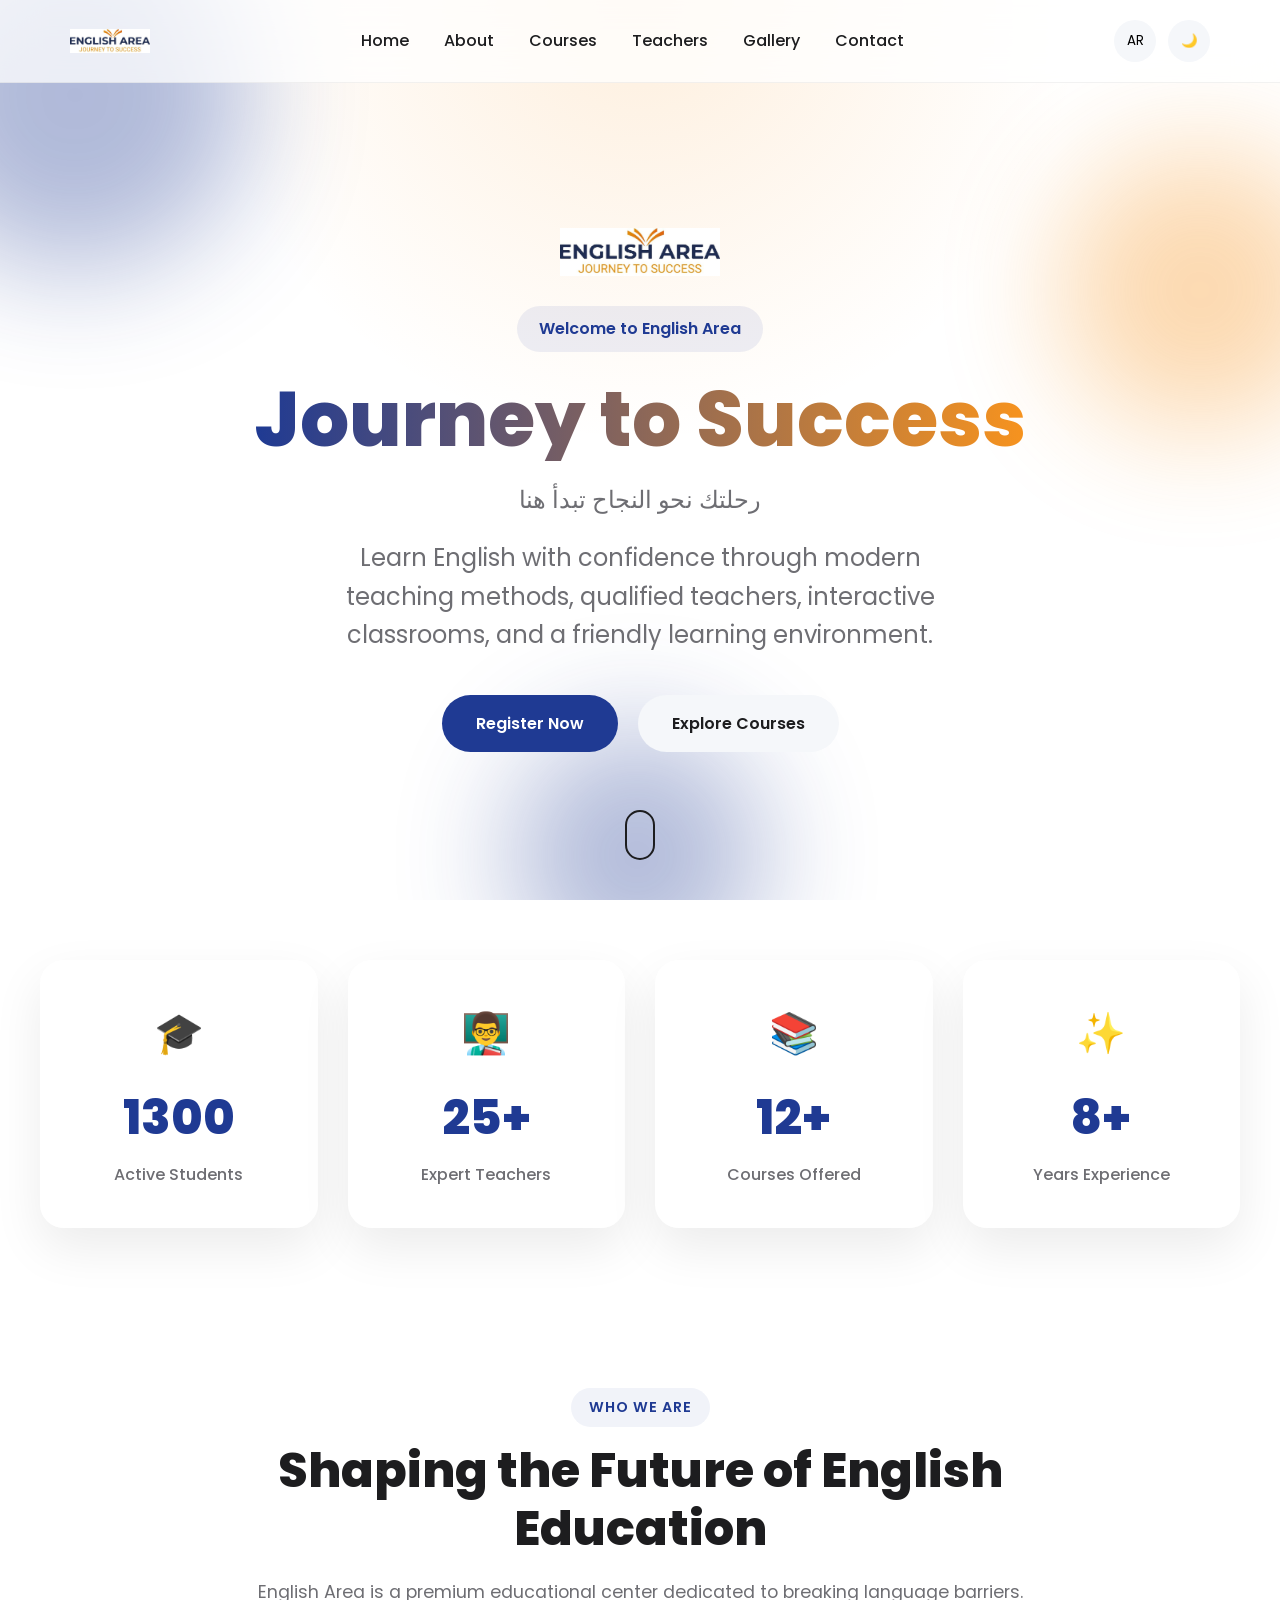
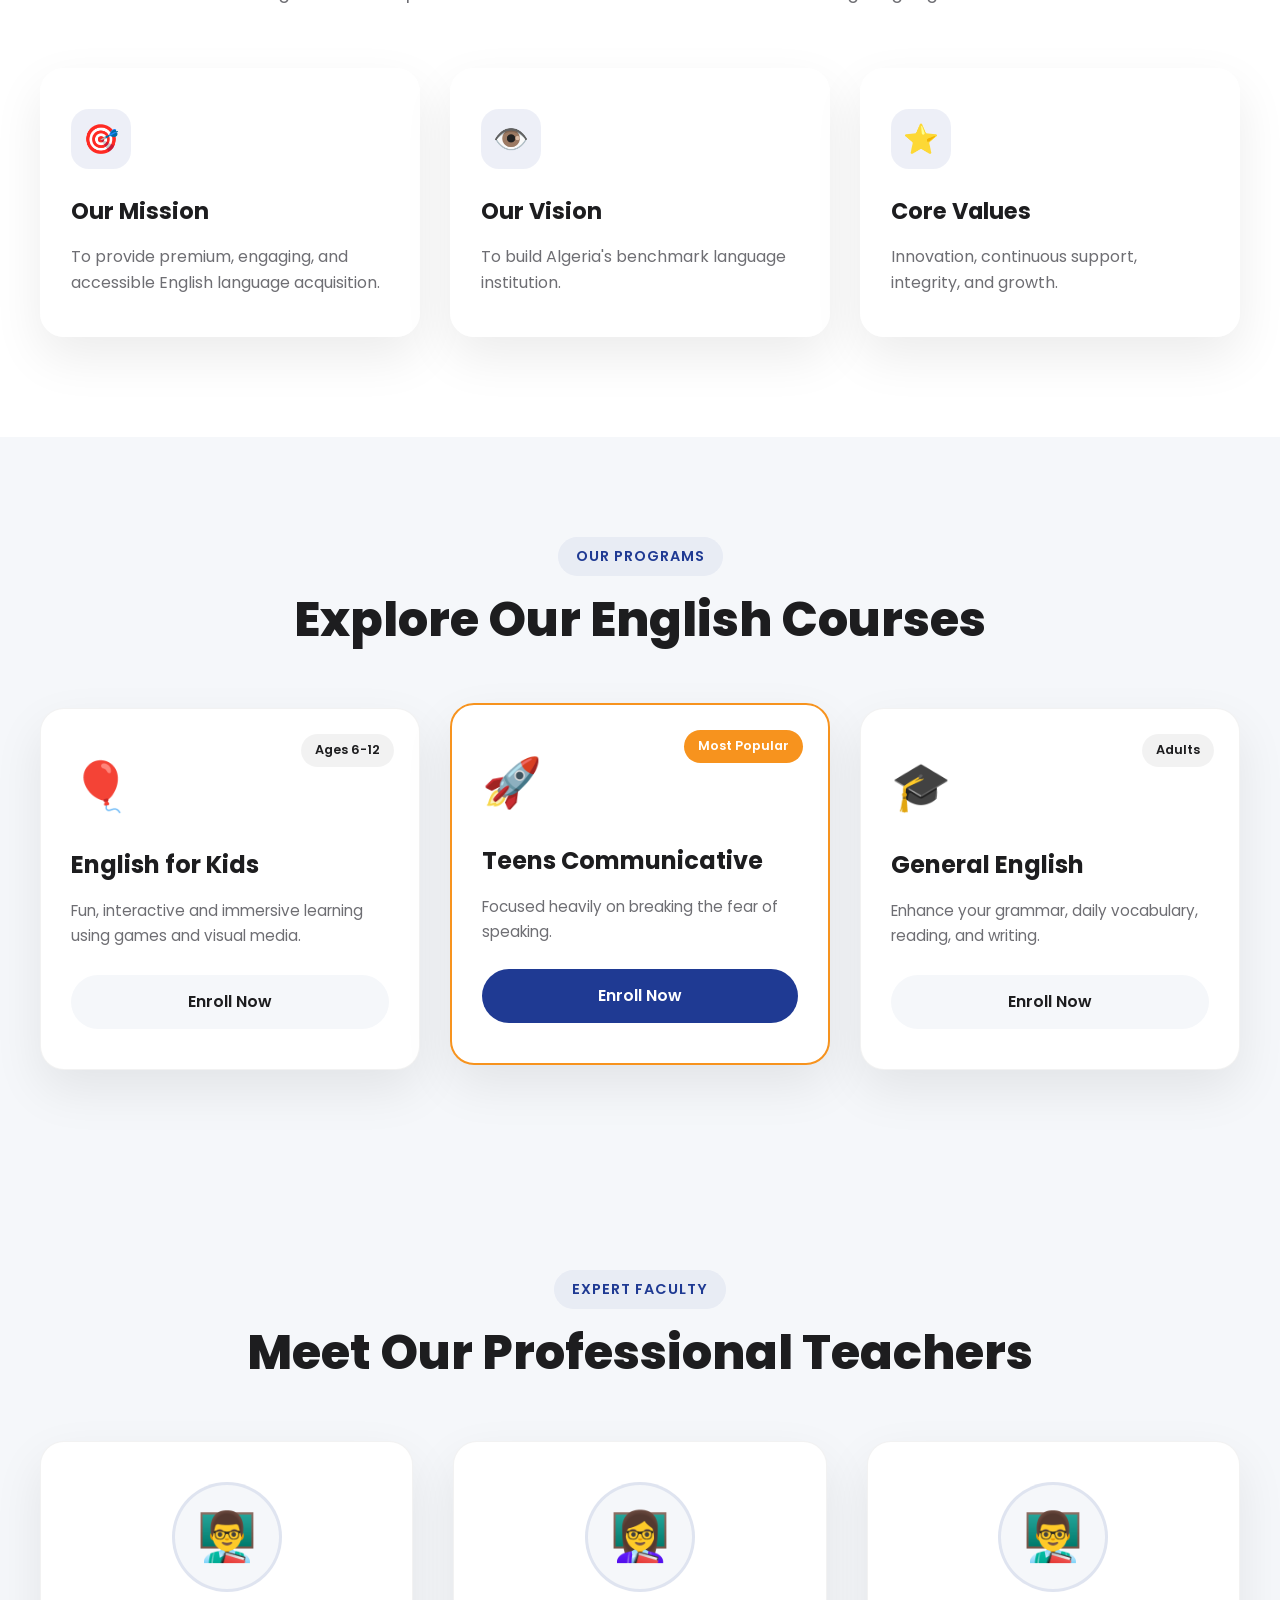
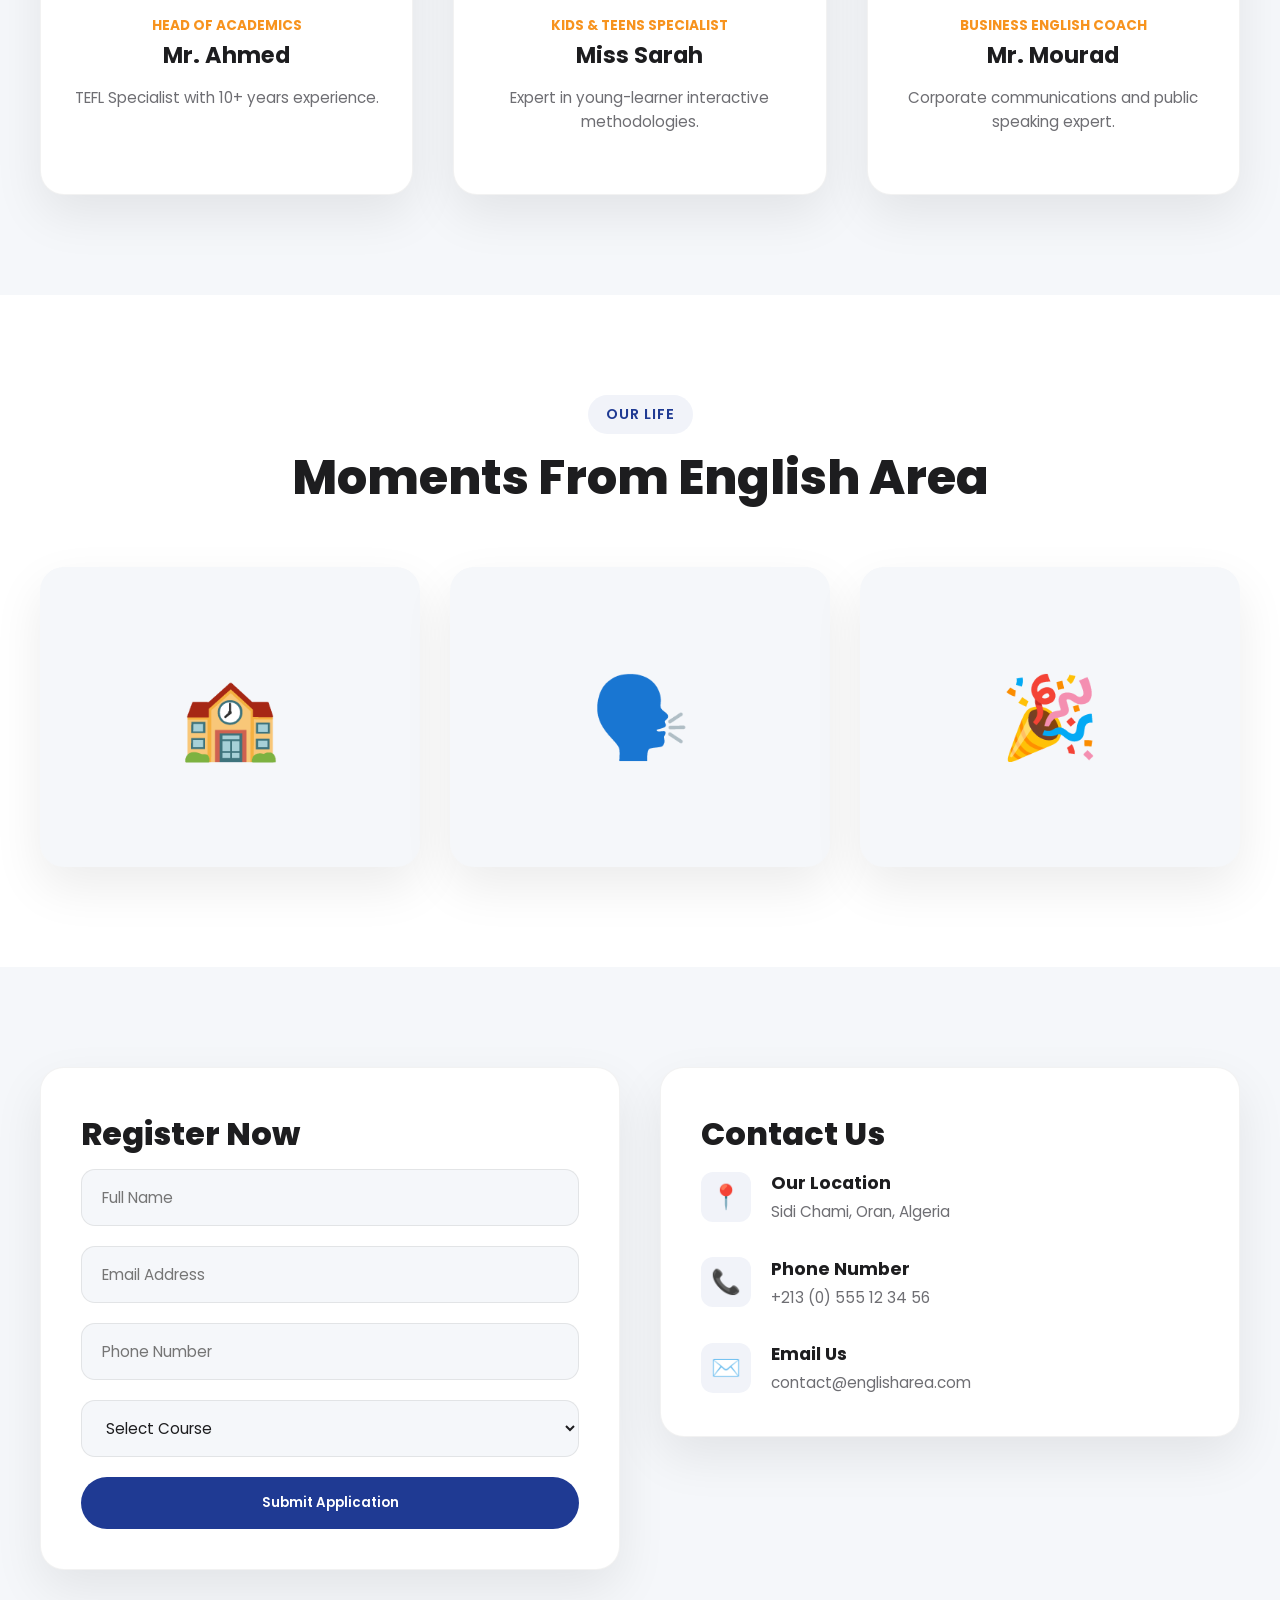
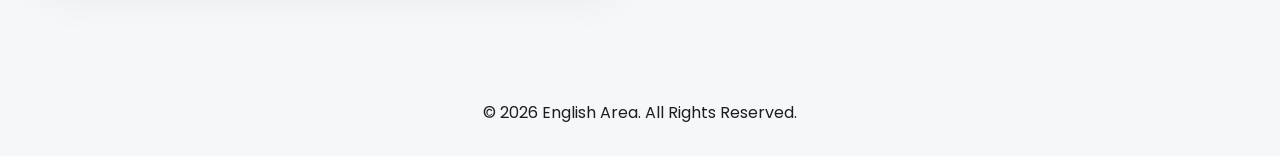
==== commit 39c2ccb5: "Rename index.html to index - Copie.html" ====
--- a/docs/index - Copie.html
+++ b/docs/index - Copie.html
@@ -341,4 +341,4 @@
 
     <script src="script.js"></script>
 </body>
-</html>+</html>
